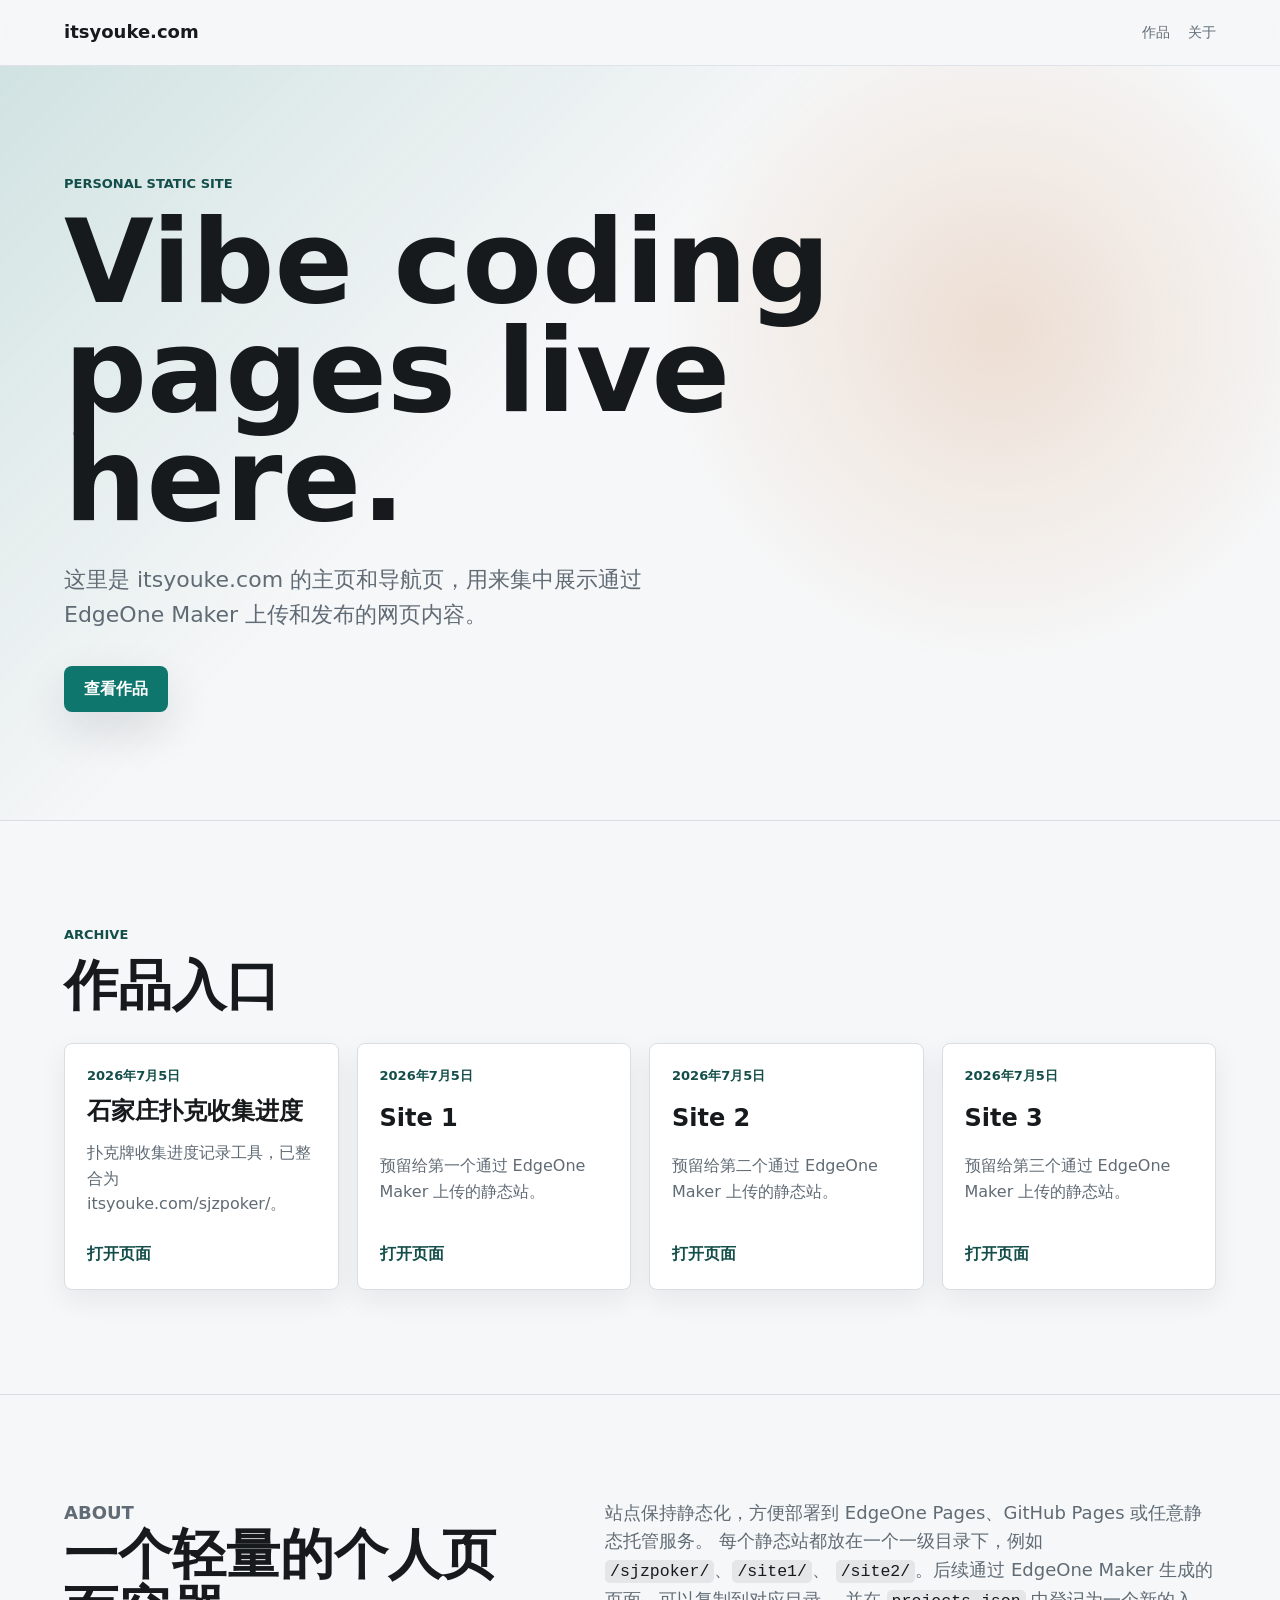
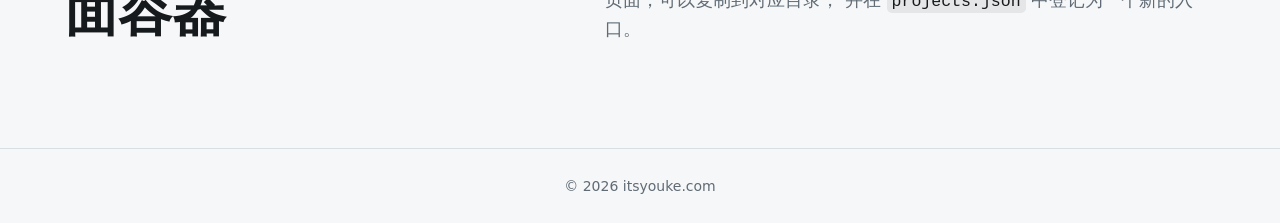
==== index.html @ 089f0089 "Initial static site" ====
<!doctype html>
<html lang="zh-CN">
  <head>
    <meta charset="utf-8">
    <meta name="viewport" content="width=device-width, initial-scale=1">
    <meta
      name="description"
      content="itsyouke.com 的个人静态网站，用于承载通过 EdgeOne Maker 发布的 vibe coding 网页。"
    >
    <title>itsyouke.com</title>
    <link rel="stylesheet" href="styles.css">
  </head>
  <body>
    <header class="site-header">
      <a class="brand" href="/" aria-label="itsyouke.com 首页">itsyouke.com</a>
      <nav class="nav" aria-label="主导航">
        <a href="#works">作品</a>
        <a href="#about">关于</a>
      </nav>
    </header>

    <main>
      <section class="hero" aria-labelledby="hero-title">
        <div class="hero__content">
          <p class="eyebrow">Personal static site</p>
          <h1 id="hero-title">Vibe coding pages live here.</h1>
          <p class="hero__summary">这里是 itsyouke.com 的主页和导航页，用来集中展示通过 EdgeOne Maker 上传和发布的网页内容。</p>
          <a class="button" href="#works">查看作品</a>
        </div>
      </section>

      <section id="works" class="section" aria-labelledby="works-title">
        <div class="section__header">
          <p class="eyebrow">Archive</p>
          <h2 id="works-title">作品入口</h2>
        </div>
        <div id="project-grid" class="project-grid" aria-live="polite">
          <p class="muted">正在加载作品列表...</p>
        </div>
      </section>

      <section id="about" class="section section--split" aria-labelledby="about-title">
        <div>
          <p class="eyebrow">About</p>
          <h2 id="about-title">一个轻量的个人页面容器</h2>
        </div>
        <p>
          站点保持静态化，方便部署到 EdgeOne Pages、GitHub Pages 或任意静态托管服务。
          每个静态站都放在一个一级目录下，例如 <code>/sjzpoker/</code>、<code>/site1/</code>、
          <code>/site2/</code>。后续通过 EdgeOne Maker 生成的页面，可以复制到对应目录，
          并在 <code>projects.json</code> 中登记为一个新的入口。
        </p>
      </section>
    </main>

    <footer class="site-footer">
      <span>© <span id="year"></span> itsyouke.com</span>
    </footer>

    <script src="app.js" defer></script>
  </body>
</html>
---- styles.css ----
:root {
  color-scheme: light;
  --bg: #f6f7f8;
  --surface: #ffffff;
  --text: #171a1c;
  --muted: #606b75;
  --line: #d9dee3;
  --accent: #0f766e;
  --accent-dark: #134e4a;
  --shadow: 0 18px 45px rgba(22, 31, 38, 0.12);
}

* {
  box-sizing: border-box;
}

html {
  scroll-behavior: smooth;
}

body {
  margin: 0;
  min-width: 320px;
  background: var(--bg);
  color: var(--text);
  font-family:
    Inter, ui-sans-serif, system-ui, -apple-system, BlinkMacSystemFont, "Segoe UI",
    sans-serif;
  line-height: 1.6;
}

a {
  color: inherit;
}

.site-header {
  position: sticky;
  top: 0;
  z-index: 10;
  display: flex;
  align-items: center;
  justify-content: space-between;
  gap: 24px;
  padding: 18px clamp(20px, 5vw, 72px);
  border-bottom: 1px solid rgba(217, 222, 227, 0.82);
  background: rgba(246, 247, 248, 0.9);
  backdrop-filter: blur(16px);
}

.brand {
  font-size: 18px;
  font-weight: 760;
  letter-spacing: 0;
  text-decoration: none;
}

.nav {
  display: flex;
  align-items: center;
  gap: 18px;
  color: var(--muted);
  font-size: 14px;
}

.nav a {
  text-decoration: none;
}

.nav a:hover {
  color: var(--text);
}

.hero {
  display: grid;
  min-height: min(680px, calc(100vh - 69px));
  align-items: center;
  padding: clamp(64px, 12vh, 128px) clamp(20px, 5vw, 72px);
  border-bottom: 1px solid var(--line);
  background:
    linear-gradient(135deg, rgba(15, 118, 110, 0.16), transparent 42%),
    radial-gradient(circle at 78% 35%, rgba(196, 108, 43, 0.18), transparent 30%),
    var(--bg);
}

.hero--compact {
  min-height: calc(100vh - 69px);
}

.hero__content {
  max-width: 820px;
}

.eyebrow {
  margin: 0 0 12px;
  color: var(--accent-dark);
  font-size: 13px;
  font-weight: 760;
  letter-spacing: 0;
  text-transform: uppercase;
}

h1,
h2,
p {
  overflow-wrap: anywhere;
}

h1 {
  margin: 0;
  max-width: 11ch;
  font-size: clamp(56px, 10vw, 116px);
  line-height: 0.94;
  letter-spacing: 0;
}

h2 {
  margin: 0;
  font-size: clamp(30px, 5vw, 54px);
  line-height: 1.05;
  letter-spacing: 0;
}

.hero__summary {
  max-width: 650px;
  margin: 28px 0 0;
  color: var(--muted);
  font-size: clamp(17px, 2vw, 22px);
}

.button {
  display: inline-flex;
  align-items: center;
  justify-content: center;
  min-height: 46px;
  margin-top: 34px;
  padding: 0 20px;
  border-radius: 8px;
  background: var(--accent);
  color: #fff;
  font-weight: 720;
  text-decoration: none;
  box-shadow: var(--shadow);
}

.button:hover {
  background: var(--accent-dark);
}

.section {
  padding: clamp(54px, 9vw, 104px) clamp(20px, 5vw, 72px);
}

.section__header {
  margin-bottom: 28px;
}

.section--split {
  display: grid;
  grid-template-columns: minmax(0, 0.85fr) minmax(280px, 1.15fr);
  gap: clamp(28px, 7vw, 96px);
  border-top: 1px solid var(--line);
}

.section--split p {
  margin: 0;
  color: var(--muted);
  font-size: 18px;
}

code {
  padding: 2px 5px;
  border-radius: 5px;
  background: rgba(23, 26, 28, 0.08);
  color: var(--text);
  font-size: 0.92em;
}

.project-grid {
  display: grid;
  grid-template-columns: repeat(auto-fit, minmax(240px, 1fr));
  gap: 18px;
}

.project-card {
  display: grid;
  min-height: 210px;
  padding: 22px;
  border: 1px solid var(--line);
  border-radius: 8px;
  background: var(--surface);
  text-decoration: none;
  box-shadow: 0 10px 28px rgba(22, 31, 38, 0.07);
  transition:
    transform 160ms ease,
    border-color 160ms ease,
    box-shadow 160ms ease;
}

.project-card:hover {
  transform: translateY(-3px);
  border-color: rgba(15, 118, 110, 0.48);
  box-shadow: var(--shadow);
}

.project-card__meta {
  margin: 0 0 12px;
  color: var(--accent-dark);
  font-size: 13px;
  font-weight: 720;
}

.project-card h3 {
  margin: 0;
  font-size: 24px;
  line-height: 1.16;
  letter-spacing: 0;
  overflow-wrap: anywhere;
}

.project-card__description {
  margin: 14px 0 0;
  color: var(--muted);
}

.project-card__link {
  align-self: end;
  margin-top: 24px;
  color: var(--accent-dark);
  font-weight: 760;
}

.muted {
  color: var(--muted);
}

.site-footer {
  display: flex;
  align-items: center;
  justify-content: center;
  min-height: 76px;
  padding: 24px;
  border-top: 1px solid var(--line);
  color: var(--muted);
  font-size: 14px;
}

@media (max-width: 720px) {
  .site-header {
    align-items: flex-start;
    flex-direction: column;
    gap: 10px;
  }

  .hero {
    min-height: auto;
  }

  .section--split {
    grid-template-columns: 1fr;
  }
}
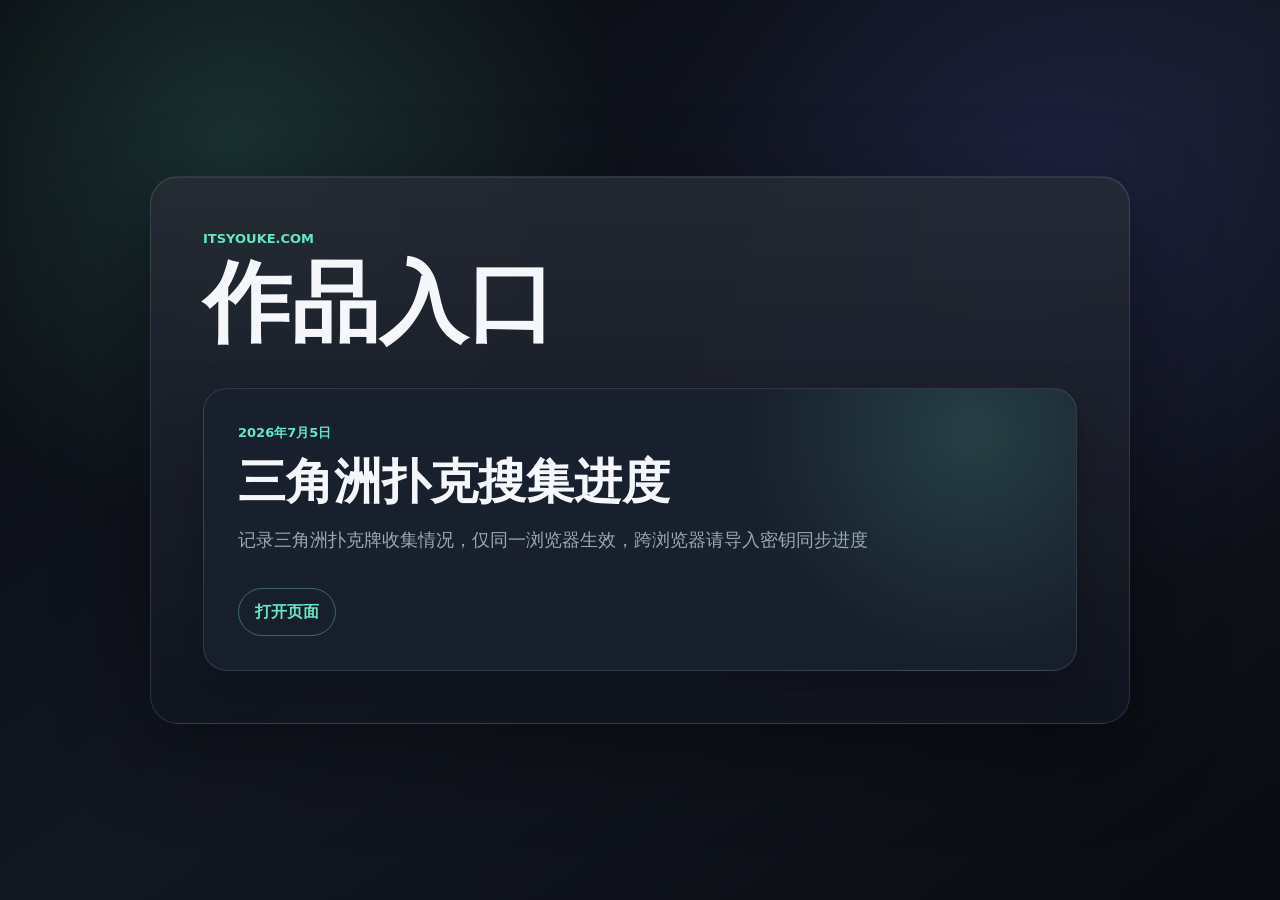
==== commit 319a299a: ""Update homepage and poker title"" ====
--- a/index.html
+++ b/index.html
@@ -11,51 +11,17 @@
     <link rel="stylesheet" href="styles.css">
   </head>
   <body>
-    <header class="site-header">
-      <a class="brand" href="/" aria-label="itsyouke.com 首页">itsyouke.com</a>
-      <nav class="nav" aria-label="主导航">
-        <a href="#works">作品</a>
-        <a href="#about">关于</a>
-      </nav>
-    </header>
-
-    <main>
-      <section class="hero" aria-labelledby="hero-title">
-        <div class="hero__content">
-          <p class="eyebrow">Personal static site</p>
-          <h1 id="hero-title">Vibe coding pages live here.</h1>
-          <p class="hero__summary">这里是 itsyouke.com 的主页和导航页，用来集中展示通过 EdgeOne Maker 上传和发布的网页内容。</p>
-          <a class="button" href="#works">查看作品</a>
-        </div>
-      </section>
-
-      <section id="works" class="section" aria-labelledby="works-title">
-        <div class="section__header">
-          <p class="eyebrow">Archive</p>
-          <h2 id="works-title">作品入口</h2>
+    <main class="home-shell">
+      <section class="works-panel" aria-labelledby="works-title">
+        <div class="works-header">
+          <p class="eyebrow">itsyouke.com</p>
+          <h1 id="works-title">作品入口</h1>
         </div>
         <div id="project-grid" class="project-grid" aria-live="polite">
           <p class="muted">正在加载作品列表...</p>
         </div>
       </section>
-
-      <section id="about" class="section section--split" aria-labelledby="about-title">
-        <div>
-          <p class="eyebrow">About</p>
-          <h2 id="about-title">一个轻量的个人页面容器</h2>
-        </div>
-        <p>
-          站点保持静态化，方便部署到 EdgeOne Pages、GitHub Pages 或任意静态托管服务。
-          每个静态站都放在一个一级目录下，例如 <code>/sjzpoker/</code>、<code>/site1/</code>、
-          <code>/site2/</code>。后续通过 EdgeOne Maker 生成的页面，可以复制到对应目录，
-          并在 <code>projects.json</code> 中登记为一个新的入口。
-        </p>
-      </section>
     </main>
-
-    <footer class="site-footer">
-      <span>© <span id="year"></span> itsyouke.com</span>
-    </footer>
 
     <script src="app.js" defer></script>
   </body>
--- a/styles.css
+++ b/styles.css
@@ -1,28 +1,29 @@
 :root {
-  color-scheme: light;
-  --bg: #f6f7f8;
-  --surface: #ffffff;
-  --text: #171a1c;
-  --muted: #606b75;
-  --line: #d9dee3;
-  --accent: #0f766e;
-  --accent-dark: #134e4a;
-  --shadow: 0 18px 45px rgba(22, 31, 38, 0.12);
+  color-scheme: dark;
+  --bg: #080a0f;
+  --panel: rgba(18, 23, 34, 0.82);
+  --panel-strong: rgba(25, 32, 46, 0.94);
+  --text: #f5f7fb;
+  --muted: #9aa6b7;
+  --line: rgba(158, 173, 196, 0.18);
+  --accent: #69e6c1;
+  --accent-strong: #35cfa4;
+  --shadow: 0 28px 90px rgba(0, 0, 0, 0.42);
 }
 
 * {
   box-sizing: border-box;
 }
 
-html {
-  scroll-behavior: smooth;
-}
-
 body {
+  min-width: 320px;
+  min-height: 100vh;
   margin: 0;
-  min-width: 320px;
-  background: var(--bg);
   color: var(--text);
+  background:
+    radial-gradient(circle at 18% 16%, rgba(105, 230, 193, 0.16), transparent 30%),
+    radial-gradient(circle at 82% 22%, rgba(99, 102, 241, 0.14), transparent 32%),
+    linear-gradient(145deg, #080a0f 0%, #121722 52%, #090b10 100%);
   font-family:
     Inter, ui-sans-serif, system-ui, -apple-system, BlinkMacSystemFont, "Segoe UI",
     sans-serif;
@@ -33,66 +34,34 @@
   color: inherit;
 }
 
-.site-header {
-  position: sticky;
-  top: 0;
-  z-index: 10;
-  display: flex;
-  align-items: center;
-  justify-content: space-between;
-  gap: 24px;
-  padding: 18px clamp(20px, 5vw, 72px);
-  border-bottom: 1px solid rgba(217, 222, 227, 0.82);
-  background: rgba(246, 247, 248, 0.9);
-  backdrop-filter: blur(16px);
+.home-shell {
+  display: grid;
+  min-height: 100vh;
+  place-items: center;
+  padding: clamp(18px, 5vw, 72px);
 }
 
-.brand {
-  font-size: 18px;
-  font-weight: 760;
-  letter-spacing: 0;
-  text-decoration: none;
+.works-panel {
+  width: min(980px, 100%);
+  padding: clamp(24px, 5vw, 52px);
+  border: 1px solid var(--line);
+  border-radius: 28px;
+  background:
+    linear-gradient(180deg, rgba(255, 255, 255, 0.075), transparent),
+    var(--panel);
+  box-shadow: var(--shadow), inset 0 1px 0 rgba(255, 255, 255, 0.08);
+  backdrop-filter: blur(18px);
 }
 
-.nav {
-  display: flex;
-  align-items: center;
-  gap: 18px;
-  color: var(--muted);
-  font-size: 14px;
-}
-
-.nav a {
-  text-decoration: none;
-}
-
-.nav a:hover {
-  color: var(--text);
-}
-
-.hero {
+.works-header {
   display: grid;
-  min-height: min(680px, calc(100vh - 69px));
-  align-items: center;
-  padding: clamp(64px, 12vh, 128px) clamp(20px, 5vw, 72px);
-  border-bottom: 1px solid var(--line);
-  background:
-    linear-gradient(135deg, rgba(15, 118, 110, 0.16), transparent 42%),
-    radial-gradient(circle at 78% 35%, rgba(196, 108, 43, 0.18), transparent 30%),
-    var(--bg);
-}
-
-.hero--compact {
-  min-height: calc(100vh - 69px);
-}
-
-.hero__content {
-  max-width: 820px;
+  gap: 10px;
+  margin-bottom: clamp(24px, 4vw, 42px);
 }
 
 .eyebrow {
-  margin: 0 0 12px;
-  color: var(--accent-dark);
+  margin: 0;
+  color: var(--accent);
   font-size: 13px;
   font-weight: 760;
   letter-spacing: 0;
@@ -101,131 +70,77 @@
 
 h1,
 h2,
+h3,
 p {
   overflow-wrap: anywhere;
 }
 
 h1 {
   margin: 0;
-  max-width: 11ch;
-  font-size: clamp(56px, 10vw, 116px);
-  line-height: 0.94;
+  font-size: clamp(44px, 8vw, 88px);
+  line-height: 0.98;
   letter-spacing: 0;
-}
-
-h2 {
-  margin: 0;
-  font-size: clamp(30px, 5vw, 54px);
-  line-height: 1.05;
-  letter-spacing: 0;
-}
-
-.hero__summary {
-  max-width: 650px;
-  margin: 28px 0 0;
-  color: var(--muted);
-  font-size: clamp(17px, 2vw, 22px);
-}
-
-.button {
-  display: inline-flex;
-  align-items: center;
-  justify-content: center;
-  min-height: 46px;
-  margin-top: 34px;
-  padding: 0 20px;
-  border-radius: 8px;
-  background: var(--accent);
-  color: #fff;
-  font-weight: 720;
-  text-decoration: none;
-  box-shadow: var(--shadow);
-}
-
-.button:hover {
-  background: var(--accent-dark);
-}
-
-.section {
-  padding: clamp(54px, 9vw, 104px) clamp(20px, 5vw, 72px);
-}
-
-.section__header {
-  margin-bottom: 28px;
-}
-
-.section--split {
-  display: grid;
-  grid-template-columns: minmax(0, 0.85fr) minmax(280px, 1.15fr);
-  gap: clamp(28px, 7vw, 96px);
-  border-top: 1px solid var(--line);
-}
-
-.section--split p {
-  margin: 0;
-  color: var(--muted);
-  font-size: 18px;
-}
-
-code {
-  padding: 2px 5px;
-  border-radius: 5px;
-  background: rgba(23, 26, 28, 0.08);
-  color: var(--text);
-  font-size: 0.92em;
 }
 
 .project-grid {
   display: grid;
-  grid-template-columns: repeat(auto-fit, minmax(240px, 1fr));
+  grid-template-columns: 1fr;
   gap: 18px;
 }
 
 .project-card {
   display: grid;
-  min-height: 210px;
-  padding: 22px;
+  min-height: 230px;
+  padding: clamp(22px, 4vw, 34px);
   border: 1px solid var(--line);
-  border-radius: 8px;
-  background: var(--surface);
+  border-radius: 24px;
+  background:
+    radial-gradient(circle at 88% 15%, rgba(105, 230, 193, 0.16), transparent 28%),
+    var(--panel-strong);
   text-decoration: none;
-  box-shadow: 0 10px 28px rgba(22, 31, 38, 0.07);
+  box-shadow: 0 18px 48px rgba(0, 0, 0, 0.24);
   transition:
-    transform 160ms ease,
-    border-color 160ms ease,
-    box-shadow 160ms ease;
+    transform 180ms ease,
+    border-color 180ms ease,
+    box-shadow 180ms ease;
 }
 
 .project-card:hover {
-  transform: translateY(-3px);
-  border-color: rgba(15, 118, 110, 0.48);
-  box-shadow: var(--shadow);
+  transform: translateY(-4px);
+  border-color: rgba(105, 230, 193, 0.58);
+  box-shadow: 0 26px 70px rgba(0, 0, 0, 0.36);
 }
 
 .project-card__meta {
   margin: 0 0 12px;
-  color: var(--accent-dark);
+  color: var(--accent);
   font-size: 13px;
   font-weight: 720;
 }
 
 .project-card h3 {
+  max-width: 680px;
   margin: 0;
-  font-size: 24px;
-  line-height: 1.16;
+  font-size: clamp(28px, 5vw, 48px);
+  line-height: 1.08;
   letter-spacing: 0;
-  overflow-wrap: anywhere;
 }
 
 .project-card__description {
-  margin: 14px 0 0;
+  max-width: 760px;
+  margin: 18px 0 0;
   color: var(--muted);
+  font-size: clamp(15px, 2vw, 18px);
 }
 
 .project-card__link {
   align-self: end;
-  margin-top: 24px;
-  color: var(--accent-dark);
+  justify-self: start;
+  margin-top: 34px;
+  padding: 10px 16px;
+  border: 1px solid rgba(105, 230, 193, 0.36);
+  border-radius: 999px;
+  color: var(--accent);
   font-weight: 760;
 }
 
@@ -233,29 +148,17 @@
   color: var(--muted);
 }
 
-.site-footer {
-  display: flex;
-  align-items: center;
-  justify-content: center;
-  min-height: 76px;
-  padding: 24px;
-  border-top: 1px solid var(--line);
-  color: var(--muted);
-  font-size: 14px;
-}
-
-@media (max-width: 720px) {
-  .site-header {
-    align-items: flex-start;
-    flex-direction: column;
-    gap: 10px;
+@media (max-width: 640px) {
+  .home-shell {
+    align-items: start;
   }
 
-  .hero {
-    min-height: auto;
+  .works-panel {
+    border-radius: 22px;
   }
 
-  .section--split {
-    grid-template-columns: 1fr;
+  .project-card {
+    min-height: 260px;
+    border-radius: 20px;
   }
 }
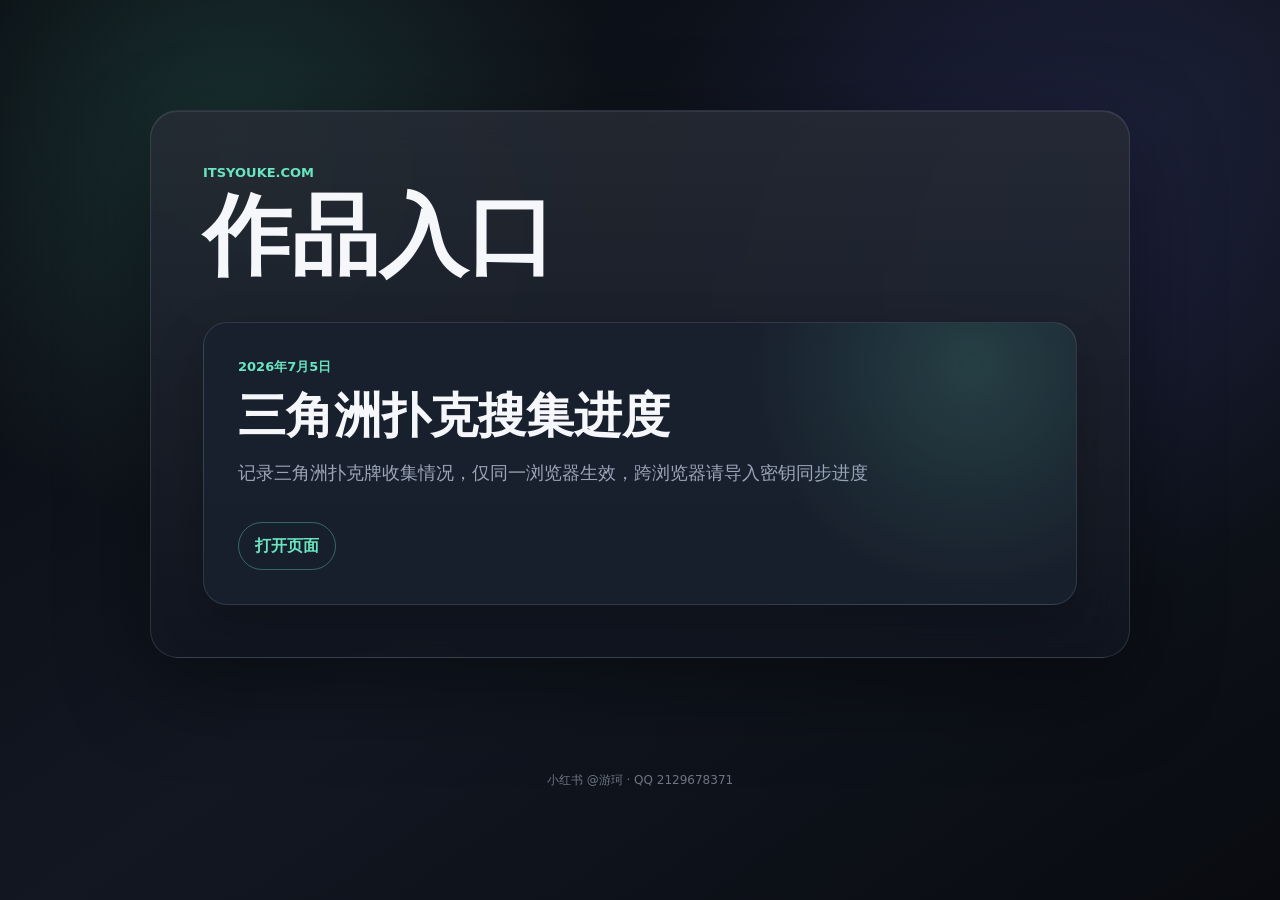
==== commit f9853224: "update pages add contact, poker explation" ====
--- a/index.html
+++ b/index.html
@@ -21,6 +21,7 @@
           <p class="muted">正在加载作品列表...</p>
         </div>
       </section>
+      <p class="site-contact">小红书 @游珂 · QQ 2129678371</p>
     </main>
 
     <script src="app.js" defer></script>
--- a/styles.css
+++ b/styles.css
@@ -162,3 +162,10 @@
     border-radius: 20px;
   }
 }
+
+.site-contact {
+  margin: 22px 0 0;
+  color: rgba(154, 166, 183, 0.68);
+  font-size: 12px;
+  text-align: center;
+}
